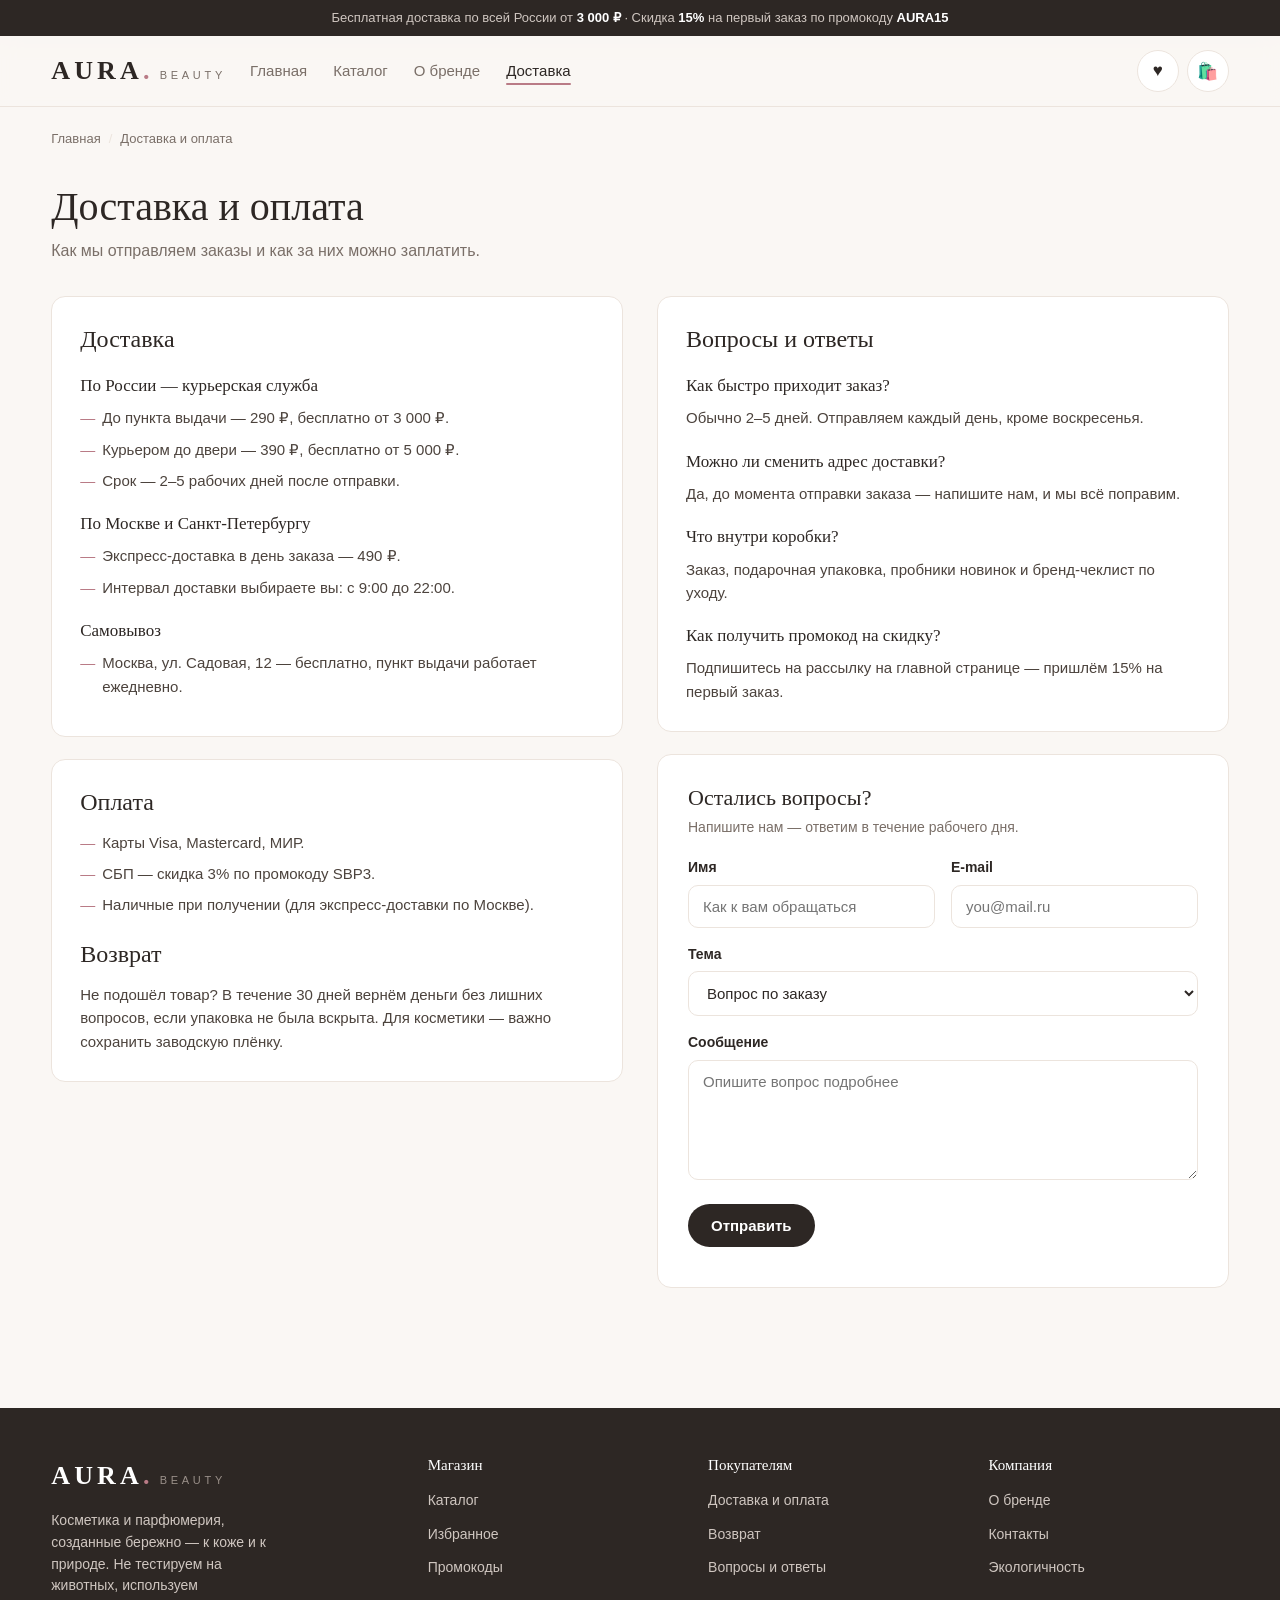
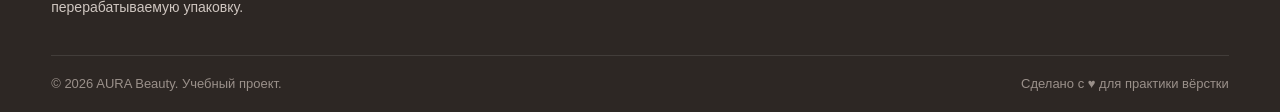
==== delivery.html @ ef10fb2a "Add files via upload" ====
<!DOCTYPE html>
<html lang="ru">
<head>
  <meta charset="UTF-8">
  <meta name="viewport" content="width=device-width, initial-scale=1.0">
  <title>Доставка и оплата — AURA Beauty</title>
  <link rel="stylesheet" href="css/style.css">
</head>
<body data-page="delivery.html">

  <header id="siteHeader"></header>

  <main>
    <div class="container">
      <nav class="breadcrumbs"><a href="index.html">Главная</a><span class="sep">/</span><span>Доставка и оплата</span></nav>
      <div class="page-title">
        <h1>Доставка и оплата</h1>
        <p class="sub">Как мы отправляем заказы и как за них можно заплатить.</p>
      </div>

      <div class="info-grid">
        <div>
          <div class="info-block reveal">
            <h2>Доставка</h2>
            <h3>По России — курьерская служба</h3>
            <ul>
              <li>До пункта выдачи — 290 ₽, бесплатно от 3 000 ₽.</li>
              <li>Курьером до двери — 390 ₽, бесплатно от 5 000 ₽.</li>
              <li>Срок — 2–5 рабочих дней после отправки.</li>
                </ul>
            <h3>По Москве и Санкт-Петербургу</h3>
            <ul>
              <li>Экспресс-доставка в день заказа — 490 ₽.</li>
              <li>Интервал доставки выбираете вы: с 9:00 до 22:00.</li>
            </ul>
            <h3>Самовывоз</h3>
            <ul>
              <li>Москва, ул. Садовая, 12 — бесплатно, пункт выдачи работает ежедневно.</li>
            </ul>
          </div>

          <div class="info-block reveal" id="returns" style="margin-top:22px">
            <h2>Оплата</h2>
            <ul>
              <li>Карты Visa, Mastercard, МИР.</li>
              <li>СБП — скидка 3% по промокоду SBP3.</li>
              <li>Наличные при получении (для экспресс-доставки по Москве).</li>
            </ul>
            <h2 style="margin-top:24px">Возврат</h2>
            <p>Не подошёл товар? В течение 30 дней вернём деньги без лишних вопросов, если упаковка не была вскрыта. Для косметики — важно сохранить заводскую плёнку.</p>
          </div>
        </div>

        <div>
          <div class="info-block reveal" id="faq">
            <h2>Вопросы и ответы</h2>
            <h3>Как быстро приходит заказ?</h3>
            <p>Обычно 2–5 дней. Отправляем каждый день, кроме воскресенья.</p>
            <h3>Можно ли сменить адрес доставки?</h3>
            <p>Да, до момента отправки заказа — напишите нам, и мы всё поправим.</p>
            <h3>Что внутри коробки?</h3>
            <p>Заказ, подарочная упаковка, пробники новинок и бренд-чеклист по уходу.</p>
            <h3>Как получить промокод на скидку?</h3>
            <p>Подпишитесь на рассылку на главной странице — пришлём 15% на первый заказ.</p>
          </div>

          <div class="form-card reveal" style="margin-top:22px" id="form">
            <h2 style="font-size:22px;font-family:var(--ff-serif);margin-bottom:6px">Остались вопросы?</h2>
            <p style="font-size:14px;color:var(--ink-soft);margin-bottom:18px">Напишите нам — ответим в течение рабочего дня.</p>

            <form id="contactForm" novalidate>
              <div class="form-row">
                <div>
                  <label for="cfName">Имя</label>
                  <input type="text" id="cfName" placeholder="Как к вам обращаться" required>
                  <p class="field-err hide" id="errName">Укажите имя</p>
                </div>
                <div>
                  <label for="cfEmail">E-mail</label>
                  <input type="email" id="cfEmail" placeholder="you@mail.ru" required>
                  <p class="field-err hide" id="errEmail">Введите корректный e-mail</p>
                </div>
              </div>
              <label for="cfTopic">Тема</label>
              <select id="cfTopic">
                <option>Вопрос по заказу</option>
                <option>Доставка и оплата</option>
                <option>Возврат</option>
                <option>Сотрудничество</option>
              </select>
              <label for="cfMsg">Сообщение</label>
              <textarea id="cfMsg" placeholder="Опишите вопрос подробнее" required></textarea>
              <p class="field-err hide" id="errMsg">Напишите сообщение (от 10 символов)</p>

              <button class="btn btn--dark" type="submit">Отправить</button>
              <p class="form-note" id="contactNote"></p>
            </form>
          </div>
        </div>
      </div>
    </div>
  </main>

  <footer id="siteFooter"></footer>

  <script src="js/data.js"></script>
  <script src="js/main.js"></script>
  <script>
    /* Валидация формы обратной связи */
    const form = document.getElementById('contactForm');
    const re = /^[^\s@]+@[^\s@]+\.[^\s@]{2,}$/;

    function setErr(field, errId, bad) {
      document.getElementById(field).style.borderColor = bad ? 'var(--danger)' : '';
      document.getElementById(errId).classList.toggle('hide', !bad);
    }

    form.addEventListener('submit', e => {
      e.preventDefault();
      const name = document.getElementById('cfName').value.trim();
      const email = document.getElementById('cfEmail').value.trim();
      const msg = document.getElementById('cfMsg').value.trim();
      const note = document.getElementById('contactNote');

      let ok = true;
      setErr('cfName', 'errName', name.length < 2); ok = ok && name.length >= 2;
      setErr('cfEmail', 'errEmail', !re.test(email)); ok = ok && re.test(email);
      setErr('cfMsg', 'errMsg', msg.length < 10); ok = ok && msg.length >= 10;

      if (!ok) {
        note.textContent = 'Пожалуйста, исправьте выделенные поля.';
        note.className = 'form-note err';
        return;
      }
      note.textContent = 'Спасибо! Мы ответим на ваш вопрос в ближайшее время.';
      note.className = 'form-note ok';
      form.reset();
    });
  </script>
</body>
</html>
---- css/style.css ----
/* ============================================================
   AURA BEAUTY — основной стиль сайта
   ============================================================ */

:root {
  --bg: #faf7f4;
  --surface: #ffffff;
  --ink: #2d2724;
  --ink-soft: #7a6f68;
  --accent: #b97b86;
  --accent-dark: #9d5f6a;
  --accent-soft: #f6e9eb;
  --gold: #c6a25c;
  --line: #ece4dd;
  --danger: #c05656;
  --ok: #5f9c74;
  --radius: 14px;
  --radius-sm: 9px;
  --shadow: 0 10px 30px rgba(45, 39, 36, .08);
  --shadow-sm: 0 4px 14px rgba(45, 39, 36, .07);
  --ff-serif: Georgia, 'Times New Roman', serif;
  --ff-sans: -apple-system, BlinkMacSystemFont, 'Segoe UI', Roboto, 'Helvetica Neue', Arial, sans-serif;
}

/* ---------- Reset ---------- */
*, *::before, *::after { box-sizing: border-box; }
.hide { display: none !important; }
html { scroll-behavior: smooth; }
body {
  margin: 0;
  font-family: var(--ff-sans);
  font-size: 16px;
  line-height: 1.55;
  color: var(--ink);
  background: var(--bg);
  -webkit-font-smoothing: antialiased;
}
img { max-width: 100%; display: block; }
a { color: inherit; text-decoration: none; }
button { font-family: inherit; cursor: pointer; }
h1, h2, h3, h4 { font-family: var(--ff-serif); margin: 0; font-weight: 500; line-height: 1.2; }
p { margin: 0; }
ul { margin: 0; padding: 0; list-style: none; }

.container { width: min(1180px, 92%); margin: 0 auto; }

/* ---------- Топбар ---------- */
.topbar {
  background: var(--ink);
  color: #cfc6c0;
  font-size: 13px;
  padding: 8px 0;
  text-align: center;
}
.topbar b { color: #fff; font-weight: 600; }

/* ---------- Шапка ---------- */
.header {
  position: sticky;
  top: 0;
  z-index: 50;
  background: rgba(250, 247, 244, .92);
  backdrop-filter: blur(10px);
  border-bottom: 1px solid var(--line);
}
.header__row {
  display: flex;
  align-items: center;
  gap: 24px;
  padding: 14px 0;
}
.logo { display: flex; align-items: baseline; gap: 6px; }
.logo__mark {
  font-family: var(--ff-serif);
  font-size: 26px;
  letter-spacing: .16em;
  font-weight: 600;
  color: var(--ink);
}
.logo__mark span { color: var(--accent); }
.logo__tag { font-size: 11px; letter-spacing: .34em; text-transform: uppercase; color: var(--ink-soft); }

.nav { flex: 1; }
.nav ul { display: flex; gap: 26px; }
.nav a { font-size: 15px; color: var(--ink-soft); transition: color .2s; position: relative; }
.nav a:hover { color: var(--ink); }
.nav a.is-active { color: var(--ink); }
.nav a.is-active::after {
  content: ''; position: absolute; left: 0; right: 0; bottom: -6px;
  height: 2px; background: var(--accent); border-radius: 2px;
}

.header-icons { display: flex; gap: 8px; }
.icon-btn {
  position: relative;
  width: 42px; height: 42px;
  border: 1px solid var(--line);
  border-radius: 50%;
  background: var(--surface);
  display: flex; align-items: center; justify-content: center;
  font-size: 17px;
  color: var(--ink);
  transition: transform .15s, border-color .2s, box-shadow .2s;
}
.icon-btn:hover { transform: translateY(-2px); box-shadow: var(--shadow-sm); border-color: var(--accent); }
.icon-btn .count {
  position: absolute; top: -4px; right: -4px;
  min-width: 18px; height: 18px; padding: 0 4px;
  background: var(--accent); color: #fff;
  border-radius: 9px; font-size: 11px; font-weight: 700;
  display: flex; align-items: center; justify-content: center;
}
.count.hide { display: none; }

/* ---------- Кнопки ---------- */
.btn {
  display: inline-flex;
  align-items: center; justify-content: center; gap: 8px;
  padding: 12px 22px;
  border-radius: 999px;
  border: 1px solid transparent;
  font-size: 15px;
  font-weight: 600;
  background: var(--accent);
  color: #fff;
  transition: background .2s, transform .15s, box-shadow .2s, border-color .2s;
  text-align: center;
}
.btn:hover { background: var(--accent-dark); transform: translateY(-1px); box-shadow: var(--shadow-sm); }
.btn--outline { background: transparent; border-color: var(--accent); color: var(--accent); }
.btn--outline:hover { background: var(--accent-soft); color: var(--accent-dark); }
.btn--dark { background: var(--ink); }
.btn--dark:hover { background: #151210; }
.btn--ghost { background: transparent; border-color: var(--line); color: var(--ink); }
.btn--ghost:hover { border-color: var(--ink); background: transparent; box-shadow: none; }
.btn--sm { padding: 8px 16px; font-size: 13px; }
.btn--block { width: 100%; }
.btn:disabled { opacity: .55; pointer-events: none; }

/* ---------- Карточка товара ---------- */
.catalog-grid {
  display: grid;
  grid-template-columns: repeat(4, 1fr);
  gap: 22px;
}
.card {
  background: var(--surface);
  border: 1px solid var(--line);
  border-radius: var(--radius);
  overflow: hidden;
  transition: transform .25s, box-shadow .25s;
  display: flex; flex-direction: column;
}
.card:hover { transform: translateY(-4px); box-shadow: var(--shadow); }
.card__media {
  position: relative;
  aspect-ratio: 1 / 1.05;
  overflow: hidden;
}
.card__media img { width: 100%; height: 100%; object-fit: cover; transition: transform .5s; }
.card:hover .card__media img { transform: scale(1.05); }
.card__badge {
  position: absolute; top: 12px; left: 12px;
  padding: 4px 10px;
  background: var(--ink); color: #fff;
  font-size: 11px; letter-spacing: .08em; text-transform: uppercase;
  border-radius: 999px;
}
.card__badge--sale { background: var(--gold); color: #fff; }
.card__badge--new { background: var(--accent); color: #fff; }
.card__fav {
  position: absolute; top: 10px; right: 10px;
  width: 36px; height: 36px;
  border-radius: 50%;
  border: none;
  background: rgba(255,255,255,.9);
  font-size: 17px;
  display: flex; align-items: center; justify-content: center;
  opacity: 0; transform: translateY(-4px);
  transition: opacity .2s, transform .2s;
}
.card:hover .card__fav, .card__fav.is-on { opacity: 1; transform: translateY(0); }
.card__fav.is-on { color: #d34b4b; }
.card__body { padding: 16px 16px 18px; display: flex; flex-direction: column; gap: 6px; flex: 1; }
.card__cat { font-size: 12px; letter-spacing: .1em; text-transform: uppercase; color: var(--ink-soft); }
.card__name { font-size: 16px; font-weight: 600; line-height: 1.35; }
.card__name a:hover { color: var(--accent-dark); }
.card__rating { font-size: 13px; color: var(--ink-soft); }
.card__rating .stars { color: var(--gold); letter-spacing: 1px; }
.card__price { margin-top: auto; padding-top: 8px; display: flex; align-items: baseline; gap: 10px; }
.price { font-family: var(--ff-serif); font-size: 21px; font-weight: 600; color: var(--ink); }
.price--old { font-size: 15px; color: var(--ink-soft); text-decoration: line-through; }
.card__actions { display: flex; gap: 8px; margin-top: 10px; }
.card__actions .btn { flex: 1; }

/* ---------- Hero ---------- */
.hero {
  display: grid;
  grid-template-columns: 1fr 1fr;
  gap: 40px;
  align-items: center;
  padding: 60px 0 70px;
}
.hero__kicker {
  display: inline-block;
  font-size: 12px; letter-spacing: .2em; text-transform: uppercase;
  color: var(--accent-dark);
  background: var(--accent-soft);
  padding: 6px 14px; border-radius: 999px;
  margin-bottom: 20px;
}
.hero h1 { font-size: clamp(34px, 5vw, 52px); line-height: 1.12; margin-bottom: 18px; }
.hero h1 em { font-style: italic; color: var(--accent); }
.hero p.lead { font-size: 17px; color: var(--ink-soft); max-width: 46ch; margin-bottom: 30px; }
.hero__cta { display: flex; gap: 14px; flex-wrap: wrap; }
.hero__stats { display: flex; gap: 34px; margin-top: 44px; }
.hero__stat b { font-family: var(--ff-serif); font-size: 26px; display: block; }
.hero__stat span { font-size: 13px; color: var(--ink-soft); }
.hero__visual { position: relative; }
.hero__visual img { border-radius: 24px; width: 100%; aspect-ratio: 4/4.4; object-fit: cover; box-shadow: var(--shadow); }
.hero__card-float {
  position: absolute; bottom: 24px; left: -30px;
  background: #fff; border: 1px solid var(--line);
  border-radius: 16px; padding: 14px 18px;
  box-shadow: var(--shadow);
  display: flex; align-items: center; gap: 12px;
}
.hero__card-float b { font-family: var(--ff-serif); font-size: 15px; display: block; }
.hero__card-float span { font-size: 12px; color: var(--ink-soft); }

/* ---------- Секции ---------- */
.section { padding: 56px 0; }
.section--tinted { background: linear-gradient(180deg, #f7f0ec, #faf7f4); }
.section-head { display: flex; align-items: end; justify-content: space-between; gap: 20px; margin-bottom: 30px; }
.section-head .kicker {
  font-size: 12px; letter-spacing: .2em; text-transform: uppercase;
  color: var(--accent-dark); margin-bottom: 8px; display: block;
}
.section-head h2 { font-size: clamp(24px, 3vw, 34px); }
.section-head .sub { color: var(--ink-soft); font-size: 15px; margin-top: 8px; }

.link-more { font-weight: 600; color: var(--accent-dark); font-size: 15px; white-space: nowrap; }
.link-more:hover { text-decoration: underline; }

/* ---------- Категории ---------- */
.cats { display: grid; grid-template-columns: repeat(4, 1fr); gap: 20px; }
.cat-tile {
  background: var(--surface);
  border: 1px solid var(--line);
  border-radius: var(--radius);
  padding: 26px 22px;
  text-align: center;
  transition: transform .2s, box-shadow .2s;
}
.cat-tile:hover { transform: translateY(-4px); box-shadow: var(--shadow); }
.cat-tile__icon {
  width: 62px; height: 62px; margin: 0 auto 14px;
  display: flex; align-items: center; justify-content: center;
  font-size: 28px;
  background: var(--accent-soft);
  border-radius: 50%;
}
.cat-tile h3 { font-size: 17px; margin-bottom: 6px; }
.cat-tile p { font-size: 13px; color: var(--ink-soft); }

/* ---------- Преимущества ---------- */
.features { display: grid; grid-template-columns: repeat(4, 1fr); gap: 20px; counter-reset: feat; }
.feature { padding: 22px; border: 1px solid var(--line); border-radius: var(--radius); background: var(--surface); }
.feature__icon { font-size: 28px; margin-bottom: 12px; }
.feature h3 { font-size: 16px; margin-bottom: 6px; }
.feature p { font-size: 14px; color: var(--ink-soft); }

/* ---------- Отзывы ---------- */
.reviews-grid { display: grid; grid-template-columns: repeat(3, 1fr); gap: 22px; }
.review {
  background: var(--surface);
  border: 1px solid var(--line);
  border-radius: var(--radius);
  padding: 24px;
}
.review__stars { color: var(--gold); letter-spacing: 2px; margin-bottom: 12px; }
.review p { color: #4c433d; font-size: 15px; }
.review__author { display: flex; align-items: center; gap: 12px; margin-top: 16px; }
.review__avatar {
  width: 40px; height: 40px; border-radius: 50%;
  background: var(--accent-soft); color: var(--accent-dark);
  display: flex; align-items: center; justify-content: center;
  font-weight: 700; font-size: 14px;
}
.review__author b { font-size: 14px; display: block; }
.review__author span { font-size: 12px; color: var(--ink-soft); }

/* ---------- Подписка ---------- */
.newsletter {
  background: var(--ink);
  color: #fff;
  border-radius: 24px;
  padding: 48px;
  display: grid;
  grid-template-columns: 1.2fr 1fr;
  gap: 30px;
  align-items: center;
}
.newsletter h2 { font-size: clamp(22px, 3vw, 30px); margin-bottom: 10px; }
.newsletter p { color: #cfc6c0; }
.newsletter__form { display: flex; gap: 10px; }
.newsletter__form input {
  flex: 1;
  padding: 13px 18px;
  border-radius: 999px;
  border: 1px solid rgba(255,255,255,.25);
  background: rgba(255,255,255,.08);
  color: #fff;
  font-size: 15px;
  outline: none;
}
.newsletter__form input::placeholder { color: #9a908a; }
.newsletter__form input:focus { border-color: var(--accent); }
.form-note { font-size: 13px; margin-top: 10px; color: #a99f99; }
.form-note.ok { color: #9ed7b1; }
.form-note.err { color: #e79595; }

/* ---------- Каталог ---------- */
.catalog-layout { display: grid; grid-template-columns: 260px 1fr; gap: 34px; padding: 40px 0 60px; }
.filter-panel { position: sticky; top: 90px; align-self: start; background: var(--surface); border: 1px solid var(--line); border-radius: var(--radius); padding: 20px; }
.filter-panel h3 { font-size: 16px; margin-bottom: 16px; }
.filter-group { margin-bottom: 20px; }
.filter-group > .fg-title { font-size: 13px; font-weight: 700; letter-spacing: .05em; text-transform: uppercase; color: var(--ink-soft); margin-bottom: 10px; display: block; }
.filter-group label { display: flex; align-items: center; gap: 10px; padding: 6px 0; font-size: 14px; cursor: pointer; color: var(--ink); }
.filter-group input[type="checkbox"] { accent-color: var(--accent); width: 16px; height: 16px; }
.filter-group .count { margin-left: auto; color: var(--ink-soft); font-size: 12px; }
.price-range { display: flex; gap: 8px; align-items: center; }
.price-range input { width: 100%; padding: 8px 10px; border: 1px solid var(--line); border-radius: 8px; font-size: 14px; }
.filter-reset { font-size: 13px; color: var(--accent-dark); background: none; border: none; padding: 0; }
.filter-reset:hover { text-decoration: underline; }

.catalog-top { display: flex; align-items: center; gap: 16px; margin-bottom: 22px; flex-wrap: wrap; }
.search-field {
  position: relative; flex: 1; min-width: 220px;
}
.search-field input {
  width: 100%; padding: 11px 16px 11px 40px;
  border: 1px solid var(--line); border-radius: 999px;
  font-size: 15px; background: var(--surface); outline: none;
}
.search-field input:focus { border-color: var(--accent); }
.search-field::before {
  content: '🔍'; position: absolute; left: 13px; top: 50%; transform: translateY(-50%); font-size: 14px; opacity: .7;
}
.sort-select { padding: 11px 16px; border: 1px solid var(--line); border-radius: 999px; font-size: 14px; background: var(--surface); outline: none; }
.catalog-count { font-size: 14px; color: var(--ink-soft); }

.empty-state { text-align: center; padding: 70px 20px; color: var(--ink-soft); }
.empty-state .big { font-size: 44px; margin-bottom: 14px; }
.empty-state h3 { color: var(--ink); font-size: 22px; margin-bottom: 8px; }

/* ---------- Хлебные крошки ---------- */
.breadcrumbs { font-size: 13px; color: var(--ink-soft); padding: 22px 0 0; }
.breadcrumbs a:hover { color: var(--accent-dark); text-decoration: underline; }
.breadcrumbs .sep { margin: 0 8px; color: var(--line); }

/* ---------- Карточка товара (страница) ---------- */
.product { display: grid; grid-template-columns: 1fr 1fr; gap: 44px; padding: 30px 0 60px; }
.product__gallery img { width: 100%; border-radius: var(--radius); aspect-ratio: 1/1.05; object-fit: cover; box-shadow: var(--shadow-sm); }
.product__info { display: flex; flex-direction: column; gap: 16px; }
.product__cat { font-size: 12px; letter-spacing: .16em; text-transform: uppercase; color: var(--ink-soft); }
.product__title { font-size: clamp(26px, 3.4vw, 36px); }
.product__meta { display: flex; align-items: center; gap: 18px; font-size: 14px; color: var(--ink-soft); }
.product__meta .stars { color: var(--gold); letter-spacing: 2px; font-size: 15px; }
.product__price-row { display: flex; align-items: baseline; gap: 16px; }
.product__price-row .price { font-size: 30px; }
.product__desc { color: #4c433d; font-size: 15.5px; }
.product__props { border-top: 1px solid var(--line); padding-top: 18px; }
.product__props h4 { font-size: 14px; text-transform: uppercase; letter-spacing: .08em; color: var(--ink-soft); margin-bottom: 8px; }
.product__props ul { display: flex; flex-wrap: wrap; gap: 8px; }
.product__props li { font-size: 13px; background: var(--surface); border: 1px solid var(--line); border-radius: 999px; padding: 5px 12px; }
.product__buy { display: flex; gap: 12px; flex-wrap: wrap; align-items: center; margin-top: 4px; }
.qty {
  display: inline-flex; align-items: center;
  border: 1px solid var(--line); border-radius: 999px; overflow: hidden; background: var(--surface);
}
.qty button { width: 40px; height: 44px; border: none; background: transparent; font-size: 18px; color: var(--ink); }
.qty button:hover { background: var(--accent-soft); }
.qty output { min-width: 42px; text-align: center; font-weight: 700; }
.product__note { font-size: 13px; color: var(--ink-soft); display: flex; gap: 18px; flex-wrap: wrap; }

.similar { padding-bottom: 70px; }
.similar .catalog-grid { grid-template-columns: repeat(4, 1fr); }

/* ---------- Избранное / корзина ---------- */
.page-title { padding: 34px 0 6px; }
.page-title h1 { font-size: clamp(28px, 3.6vw, 40px); }
.page-title .sub { color: var(--ink-soft); margin-top: 8px; }

.cart-table { width: 100%; border-collapse: collapse; background: var(--surface); border: 1px solid var(--line); border-radius: var(--radius); overflow: hidden; }
.cart-table th { text-align: left; padding: 16px 20px; font-size: 12px; text-transform: uppercase; letter-spacing: .1em; color: var(--ink-soft); border-bottom: 1px solid var(--line); background: #fbf8f6; }
.cart-table td { padding: 18px 20px; border-bottom: 1px solid var(--line); vertical-align: middle; }
.cart-table tr:last-child td { border-bottom: none; }
.cart-item { display: flex; align-items: center; gap: 14px; }
.cart-item img { width: 62px; height: 62px; border-radius: 10px; object-fit: cover; }
.cart-item b { font-size: 15px; display: block; }
.cart-item span { font-size: 12px; color: var(--ink-soft); }
.cart-total { background: var(--surface); border: 1px solid var(--line); border-radius: var(--radius); padding: 24px; margin-top: 22px; display: flex; align-items: center; justify-content: space-between; gap: 16px; flex-wrap: wrap; }
.cart-total b { font-family: var(--ff-serif); font-size: 26px; }
.plain-link { color: var(--accent-dark); font-size: 13px; background: none; border: none; padding: 0; }
.plain-link:hover { text-decoration: underline; }

/* ---------- Страница о бренде / доставке ---------- */
.info-grid { display: grid; grid-template-columns: 1fr 1fr; gap: 34px; padding: 26px 0 60px; align-items: start; }
.info-block { background: var(--surface); border: 1px solid var(--line); border-radius: var(--radius); padding: 28px; }
.info-block h2 { font-size: 24px; margin-bottom: 14px; }
.info-block h3 { font-size: 17px; margin: 22px 0 10px; }
.info-block p, .info-block li { font-size: 15px; color: #4c433d; }
.info-block ul { margin: 10px 0; display: grid; gap: 8px; }
.info-block li { padding-left: 22px; position: relative; }
.info-block li::before { content: '—'; position: absolute; left: 0; color: var(--accent); }
.contacts-line { display: flex; gap: 10px; align-items: center; font-size: 15px; padding: 8px 0; }
.contacts-line .ico { font-size: 17px; }

/* ---------- Форма обратной связи ---------- */
.form-card { background: var(--surface); border: 1px solid var(--line); border-radius: var(--radius); padding: 30px; }
.form-card label { display: block; font-size: 14px; font-weight: 600; margin-bottom: 6px; }
.form-card input, .form-card textarea, .form-card select {
  width: 100%; padding: 12px 14px;
  border: 1px solid var(--line); border-radius: 10px;
  font-size: 15px; font-family: inherit; background: #fff; color: var(--ink); outline: none;
  margin-bottom: 16px;
}
.form-card input:focus, .form-card textarea:focus { border-color: var(--accent); }
.form-card textarea { min-height: 120px; resize: vertical; }
.form-row { display: grid; grid-template-columns: 1fr 1fr; gap: 16px; }
.field-err { font-size: 12px; color: var(--danger); margin: -10px 0 12px; }

/* ---------- Футер ---------- */
.footer { background: var(--ink); color: #cfc6c0; margin-top: 60px; }
.footer__top { display: grid; grid-template-columns: 1.4fr 1fr 1fr 1fr; gap: 40px; padding: 48px 0 36px; }
.footer h4 { color: #fff; font-size: 15px; margin-bottom: 14px; }
.footer__top ul { display: grid; gap: 9px; }
.footer__top a { font-size: 14px; color: #cfc6c0; }
.footer__top a:hover { color: #fff; }
.footer__brand p { font-size: 14px; margin-top: 14px; max-width: 30ch; }
.footer__bottom { border-top: 1px solid rgba(255,255,255,.1); padding: 18px 0; display: flex; justify-content: space-between; gap: 12px; flex-wrap: wrap; font-size: 13px; color: #9a908a; }

/* ---------- Модалка корзины ---------- */
.modal { position: fixed; inset: 0; z-index: 100; display: none; }
.modal.open { display: block; }
.modal__overlay { position: absolute; inset: 0; background: rgba(30, 24, 22, .5); backdrop-filter: blur(3px); }
.modal__panel {
  position: absolute; right: 0; top: 0; bottom: 0;
  width: min(440px, 100%);
  background: var(--bg);
  box-shadow: -10px 0 40px rgba(0,0,0,.15);
  display: flex; flex-direction: column;
}
.modal__head { display: flex; align-items: center; justify-content: space-between; padding: 20px 24px; border-bottom: 1px solid var(--line); }
.modal__head h2 { font-size: 20px; }
.modal__close { width: 38px; height: 38px; border-radius: 50%; border: 1px solid var(--line); background: var(--surface); font-size: 18px; }
.modal__body { padding: 20px 24px; overflow: auto; flex: 1; display: flex; flex-direction: column; gap: 14px; }
.modal__foot { padding: 18px 24px; border-top: 1px solid var(--line); background: var(--surface); }
.modal__foot .row { display: flex; align-items: center; justify-content: space-between; margin-bottom: 12px; }
.modal__foot b { font-family: var(--ff-serif); font-size: 22px; }

.cart-line { display: flex; gap: 12px; align-items: center; background: var(--surface); border: 1px solid var(--line); border-radius: 12px; padding: 12px; }
.cart-line img { width: 56px; height: 56px; border-radius: 9px; object-fit: cover; }
.cart-line__info { flex: 1; min-width: 0; }
.cart-line__info b { font-size: 14px; display: block; line-height: 1.3; }
.cart-line__info .price { font-size: 15px; margin-top: 4px; display: block; }
.cart-line .qty { border-radius: 8px; }
.cart-line .qty button { width: 30px; height: 32px; font-size: 15px; }
.cart-line .qty output { min-width: 26px; font-size: 13px; }
.cart-line__del { background: none; border: none; color: var(--ink-soft); font-size: 16px; }
.cart-line__del:hover { color: var(--danger); }
.modal__empty { text-align: center; color: var(--ink-soft); padding: 40px 0; }
.modal__empty .big { font-size: 44px; margin-bottom: 10px; }

/* ---------- Лонч-анимация (лёгкая) ---------- */
.reveal { opacity: 0; transform: translateY(18px); transition: opacity .5s ease, transform .5s ease; }
.reveal.in { opacity: 1; transform: none; }

/* ---------- Тост ---------- */
.toast {
  position: fixed; left: 50%; bottom: 28px; transform: translateX(-50%) translateY(20px);
  background: var(--ink); color: #fff; padding: 13px 22px; border-radius: 999px;
  font-size: 14px; box-shadow: var(--shadow); opacity: 0; pointer-events: none;
  transition: opacity .3s, transform .3s; z-index: 200;
}
.toast.show { opacity: 1; transform: translateX(-50%) translateY(0); }

/* ---------- Адаптивность ---------- */
@media (max-width: 1024px) {
  .catalog-grid { grid-template-columns: repeat(3, 1fr); }
  .cats, .features { grid-template-columns: repeat(2, 1fr); }
  .reviews-grid { grid-template-columns: repeat(2, 1fr); }
  .footer__top { grid-template-columns: 1fr 1fr; }
}
@media (max-width: 860px) {
  .nav ul { gap: 16px; }
  .nav { overflow-x: auto; }
  .hero { grid-template-columns: 1fr; padding-top: 30px; }
  .hero__visual { order: -1; }
  .hero__card-float { left: 12px; }
  .catalog-layout { grid-template-columns: 1fr; }
  .filter-panel { position: static; }
  .product { grid-template-columns: 1fr; gap: 26px; }
  .similar .catalog-grid { grid-template-columns: repeat(2, 1fr); }
  .info-grid { grid-template-columns: 1fr; }
  .newsletter { grid-template-columns: 1fr; padding: 30px; }
}
@media (max-width: 620px) {
  .catalog-grid { grid-template-columns: repeat(2, 1fr); gap: 14px; }
  .cats, .features, .reviews-grid { grid-template-columns: 1fr; }
  .form-row { grid-template-columns: 1fr; }
  .header__row { flex-wrap: wrap; }
  .icon-btn { width: 38px; height: 38px; }
  .cart-table th:nth-child(3), .cart-table td:nth-child(3) { display: none; }
  .footer__top { grid-template-columns: 1fr; gap: 26px; }
}
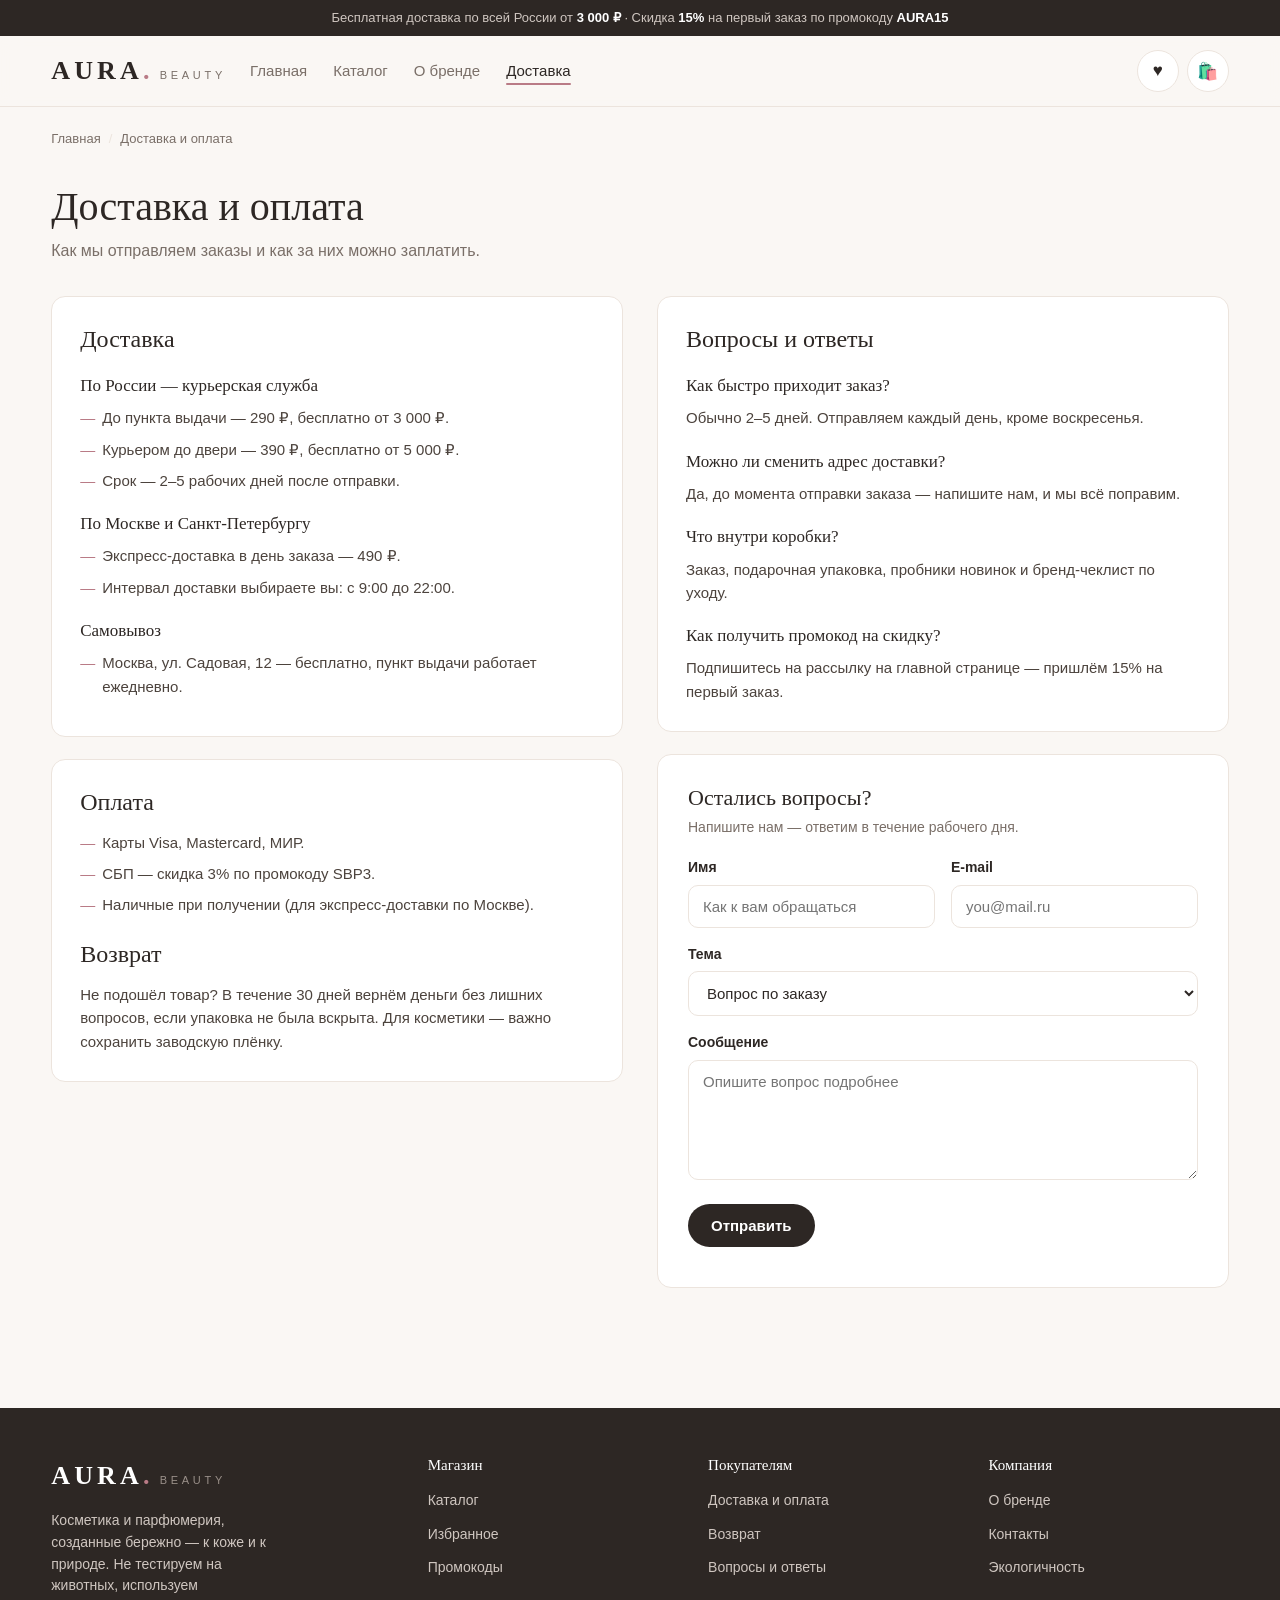
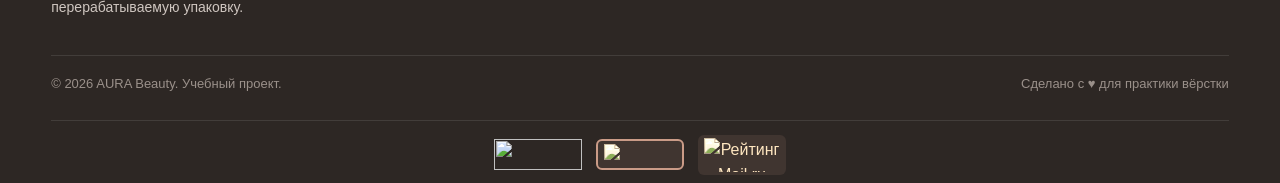
==== commit b65c9e99: "Add files via upload" ====
--- a/delivery.html
+++ b/delivery.html
@@ -135,6 +135,7 @@
       note.textContent = 'Спасибо! Мы ответим на ваш вопрос в ближайшее время.';
       note.className = 'form-note ok';
       form.reset();
+      track('contact_sent');
     });
   </script>
 </body>
--- a/css/style.css
+++ b/css/style.css
@@ -441,6 +441,28 @@
 .footer__brand p { font-size: 14px; margin-top: 14px; max-width: 30ch; }
 .footer__bottom { border-top: 1px solid rgba(255,255,255,.1); padding: 18px 0; display: flex; justify-content: space-between; gap: 12px; flex-wrap: wrap; font-size: 13px; color: #9a908a; }
 
+/* ---------- Блок счётчиков (ЛР3–ЛР5) ---------- */
+.counter-slot {
+  margin-top: 8px;
+  padding: 14px 0 8px;
+  border-top: 1px solid rgba(255,255,255,.1);
+  text-align: center;
+  display: flex;
+  justify-content: center;
+  align-items: center;
+  flex-wrap: wrap;
+  gap: 14px;
+}
+.counter-slot .widget-warm {
+  background: rgba(185, 123, 134, .12);   /* лёгкая розовая подложка под палитру сайта */
+  border: 2px solid #b97b86;               /* розовая окантовка */
+  border-radius: 6px;
+  padding: 3px 6px;
+  filter: sepia(0.55) saturate(1.15) brightness(1.04);
+  transition: filter .2s;
+}
+.counter-slot .widget-warm:hover { filter: none; }
+
 /* ---------- Модалка корзины ---------- */
 .modal { position: fixed; inset: 0; z-index: 100; display: none; }
 .modal.open { display: block; }
